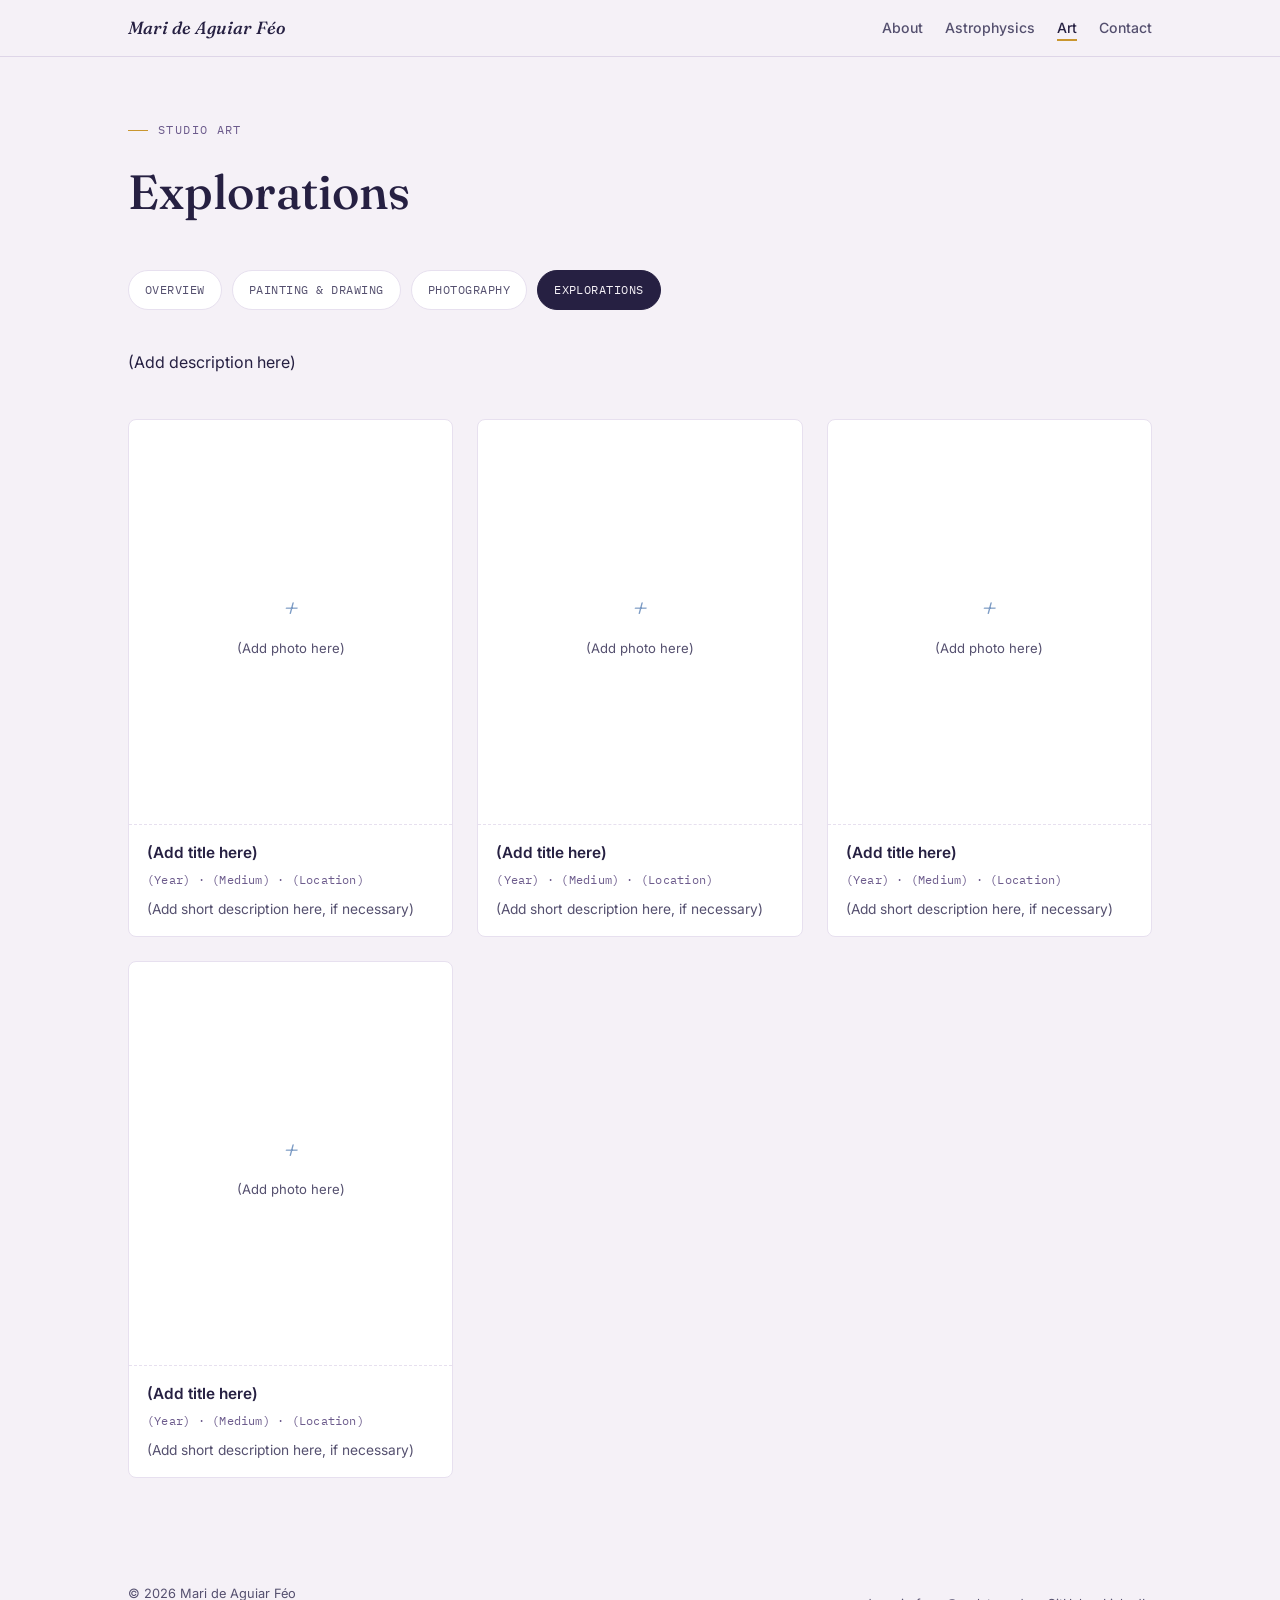
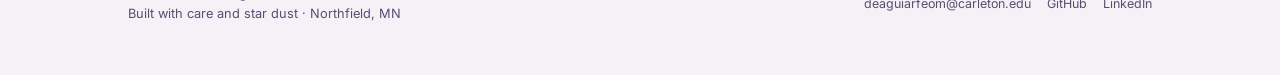
==== art-explorations.html @ ea948c12 "Trying to update format for website" ====
<!DOCTYPE html>
<html lang="en">
<head>
<meta charset="UTF-8">
<meta name="viewport" content="width=device-width, initial-scale=1.0">
<title>Explorations, Art, Mari de Aguiar Féo</title>
<meta name="description" content="Explorations, other art work by Mariana (Mari) de Aguiar Féo.">

<link rel="preconnect" href="https://fonts.googleapis.com">
<link rel="preconnect" href="https://fonts.gstatic.com" crossorigin>
<link href="https://fonts.googleapis.com/css2?family=Fraunces:ital,opsz,wght@0,9..144,300;0,9..144,500;0,9..144,600;1,9..144,400;1,9..144,500&family=Inter:wght@400;500;600&family=IBM+Plex+Mono:wght@400;500&display=swap" rel="stylesheet">
<link rel="stylesheet" href="styles.css">
</head>
<body>

<header class="site-nav">
  <div class="nav-inner">
    <a href="index.html" class="nav-mark">Mari de Aguiar Féo</a>
    <ul class="nav-links">
      <li><a href="index.html">About</a></li>
      <li><a href="astrophysics.html">Astrophysics</a></li>
      <li><a href="art.html" class="active">Art</a></li>
      <li><a href="index.html#contact">Contact</a></li>
    </ul>
  </div>
</header>

<section class="page-header">
  <div class="wrap">
    <div class="eyebrow reveal">Studio Art</div>
    <h1 class="reveal">Explorations</h1>
  </div>
</section>

<section style="padding-top:32px;">
  <div class="wrap">
    <div class="subtab-nav reveal">
      <a href="art.html">Overview</a>
      <a href="art-painting-drawing.html">Painting &amp; Drawing</a>
      <a href="art-photography.html">Photography</a>
      <a href="art-explorations.html" class="active">Explorations</a>
    </div>

    <p class="lede reveal" style="max-width:620px; margin-bottom:44px;">(Add description here)</p>

    <div class="art-photo-grid reveal">
      <div class="art-photo-card">
        <div class="art-photo-slot"><span class="plus">+</span><span>(Add photo here)</span></div>
        <div class="art-photo-info">
          <div class="art-photo-title">(Add title here)</div>
          <div class="art-photo-sub">(Year) · (Medium) · (Location)</div>
          <p class="art-photo-desc">(Add short description here, if necessary)</p>
        </div>
      </div>
      <div class="art-photo-card">
        <div class="art-photo-slot"><span class="plus">+</span><span>(Add photo here)</span></div>
        <div class="art-photo-info">
          <div class="art-photo-title">(Add title here)</div>
          <div class="art-photo-sub">(Year) · (Medium) · (Location)</div>
          <p class="art-photo-desc">(Add short description here, if necessary)</p>
        </div>
      </div>
      <div class="art-photo-card">
        <div class="art-photo-slot"><span class="plus">+</span><span>(Add photo here)</span></div>
        <div class="art-photo-info">
          <div class="art-photo-title">(Add title here)</div>
          <div class="art-photo-sub">(Year) · (Medium) · (Location)</div>
          <p class="art-photo-desc">(Add short description here, if necessary)</p>
        </div>
      </div>
      <div class="art-photo-card">
        <div class="art-photo-slot"><span class="plus">+</span><span>(Add photo here)</span></div>
        <div class="art-photo-info">
          <div class="art-photo-title">(Add title here)</div>
          <div class="art-photo-sub">(Year) · (Medium) · (Location)</div>
          <p class="art-photo-desc">(Add short description here, if necessary)</p>
        </div>
      </div>
    </div>
  </div>
</section>

<footer>
  <div class="wrap">
    <div>
      <p>© <span id="yr"></span> Mari de Aguiar Féo</p>
      <p>Built with care and star dust · Northfield, MN</p>
    </div>
    <div class="footer-contact">
      <a href="mailto:deaguiarfeom@carleton.edu">deaguiarfeom@carleton.edu</a>
      <a href="https://github.com/marideaguiarfeo" target="_blank" rel="noopener">GitHub</a>
      <a href="https://www.linkedin.com/in/mariana-de-aguiar-f%C3%A9o-525bab240/" target="_blank" rel="noopener">LinkedIn</a>
    </div>
  </div>
</footer>

<script src="script.js"></script>
</body>
</html>
---- styles.css ----
/* ============================================================
   DESIGN TOKENS. Change these to re-theme the whole site
   ============================================================ */
:root {
  /* --- Color palette: soft twilight, paper, and gouache gold --- */
  --paper:        #F5F1F7;   /* soft lilac-white page background */
  --paper-warm:   #F8F3ED;   /* warmer paper for alternating bands */
  --ink:          #262042;   /* deep indigo-plum, primary text */
  --ink-soft:     #55506F;   /* muted plum-gray, secondary text */
  --violet:       #6C5B8C;   /* dusty twilight violet, primary accent */
  --violet-deep:  #453B63;   /* deeper violet, hover states */
  --gold:         #C9962F;   /* gouache gold, art / warm accent */
  --sky:          #7C9BC4;   /* soft observatory blue, secondary accent */
  --line:         #DED6E8;   /* hairline dividers */
  --card:         #FFFFFF;   /* card surfaces */
  --card-border:  #E7E0EF;

  /* --- Typography --- */
  --font-display: 'Fraunces', Georgia, serif;
  --font-body:    'Inter', -apple-system, BlinkMacSystemFont, sans-serif;
  --font-mono:    'IBM Plex Mono', 'Courier New', monospace;

  /* --- Layout --- */
  --max-w: 1080px;
  --radius: 14px;
  --radius-sm: 8px;
}

@media (prefers-color-scheme: no-preference) {}

* { box-sizing: border-box; }
html { scroll-behavior: smooth; }
@media (prefers-reduced-motion: reduce) {
  html { scroll-behavior: auto; }
  *, *::before, *::after { animation-duration: 0.001ms !important; transition-duration: 0.001ms !important; }
}

body {
  margin: 0;
  background: var(--paper);
  color: var(--ink);
  font-family: var(--font-body);
  line-height: 1.6;
  -webkit-font-smoothing: antialiased;
}

h1, h2, h3, h4 { font-family: var(--font-display); margin: 0; color: var(--ink); font-weight: 500; }
p { margin: 0; }
a { color: var(--violet-deep); }
a:focus-visible, button:focus-visible { outline: 2px solid var(--gold); outline-offset: 3px; border-radius: 4px; }

.wrap { max-width: var(--max-w); margin: 0 auto; padding: 0 28px; }

.eyebrow {
  font-family: var(--font-mono);
  font-size: 0.72rem;
  letter-spacing: 0.12em;
  text-transform: uppercase;
  color: var(--violet);
  display: flex;
  align-items: center;
  gap: 10px;
  margin-bottom: 14px;
}
.eyebrow::before {
  content: "";
  width: 20px; height: 1px;
  background: var(--gold);
  display: inline-block;
}

/* ============================================================
   NAV
   ============================================================ */
header.site-nav {
  position: sticky; top: 0; z-index: 50;
  background: rgba(245, 241, 247, 0.86);
  backdrop-filter: blur(10px);
  border-bottom: 1px solid var(--line);
}
.nav-inner {
  max-width: var(--max-w); margin: 0 auto; padding: 14px 28px;
  display: flex; align-items: center; justify-content: space-between;
  gap: 16px; flex-wrap: wrap;
}
.nav-mark {
  font-family: var(--font-display); font-style: italic; font-weight: 500;
  font-size: 1.1rem; color: var(--ink); text-decoration: none;
  letter-spacing: 0.01em;
}
.nav-links { display: flex; gap: 22px; flex-wrap: wrap; list-style: none; margin: 0; padding: 0; }
.nav-links a {
  text-decoration: none; color: var(--ink-soft); font-size: 0.88rem;
  font-weight: 500; padding-bottom: 3px; border-bottom: 2px solid transparent;
  transition: color 0.2s ease, border-color 0.2s ease;
}
.nav-links a:hover, .nav-links a.active { color: var(--ink); border-color: var(--gold); }

/* ============================================================
   HERO
   ============================================================ */
.hero {
  position: relative;
  padding: 96px 0 84px;
  overflow: hidden;
}
.hero-inner { position: relative; z-index: 2; max-width: 720px; }
.hero h1 {
  font-size: clamp(2.6rem, 6vw, 4.2rem);
  line-height: 1.05;
  font-weight: 500;
}
.hero h1 em { font-style: italic; color: var(--violet); font-weight: 400; }
.hero .role {
  margin-top: 18px;
  font-size: 1.15rem;
  color: var(--ink-soft);
  max-width: 560px;
}
.hero .tags { margin-top: 26px; display: flex; gap: 10px; flex-wrap: wrap; }
.tag {
  font-family: var(--font-mono); font-size: 0.72rem; letter-spacing: 0.04em;
  color: var(--ink-soft); background: var(--card); border: 1px solid var(--card-border);
  padding: 6px 12px; border-radius: 100px;
}
.hero-cta { margin-top: 34px; display: flex; gap: 14px; flex-wrap: wrap; }

.btn {
  display: inline-flex; align-items: center; gap: 8px;
  font-family: var(--font-body); font-weight: 600; font-size: 0.9rem;
  padding: 12px 22px; border-radius: 100px; text-decoration: none;
  border: 1px solid transparent; cursor: pointer; transition: transform 0.15s ease, background 0.2s ease;
}
.btn:hover { transform: translateY(-1px); }
.btn-primary { background: var(--ink); color: var(--paper); }
.btn-primary:hover { background: var(--violet-deep); }
.btn-ghost { background: transparent; color: var(--ink); border-color: var(--ink); }
.btn-ghost:hover { background: var(--card); }

/* Hand-drawn constellation motif, signature element */
.constellation {
  position: absolute; top: -40px; right: -60px; width: 620px; height: 620px;
  z-index: 1; opacity: 0.9; pointer-events: none;
}
@media (max-width: 780px) {
  .constellation { width: 380px; height: 380px; right: -120px; top: -20px; opacity: 0.6; }
}
.constellation .line { stroke: var(--violet); stroke-width: 1; opacity: 0.45; fill: none; stroke-dasharray: 3 4; }
.constellation .star { fill: var(--gold); }
.constellation .star.small { fill: var(--sky); }

/* Compact page header, used at the top of secondary pages instead of the full hero */
.page-header { padding: 64px 0 8px; }
.page-header h1 { font-size: clamp(2.1rem, 4.5vw, 3rem); }

/* ============================================================
   SECTION SCAFFOLDING
   ============================================================ */
section { padding: 76px 0; }
section.alt { background: var(--paper-warm); }
section.alt + section.alt { padding-top: 0; }
.section-head { max-width: 620px; margin-bottom: 44px; }
.section-head h2 { font-size: clamp(1.7rem, 3vw, 2.3rem); }
.section-head .lede { margin-top: 12px; color: var(--ink-soft); font-size: 1.02rem; }

.reveal { opacity: 0; transform: translateY(16px); transition: opacity 0.6s ease, transform 0.6s ease; }
.reveal.is-visible { opacity: 1; transform: translateY(0); }

/* ============================================================
   ABOUT
   ============================================================ */
.about-grid {
  display: grid; grid-template-columns: 200px 1fr; gap: 44px; align-items: start;
}
@media (max-width: 680px) { .about-grid { grid-template-columns: 1fr; } }

.photo-placeholder {
  width: 180px; height: 180px; border-radius: 50%;
  background: linear-gradient(135deg, var(--violet), var(--sky));
  display: flex; align-items: center; justify-content: center;
  font-family: var(--font-display); font-style: italic; font-size: 2.6rem;
  color: var(--paper); border: 4px solid var(--card);
  box-shadow: 0 8px 28px rgba(38, 32, 66, 0.14);
}
.about-text p + p { margin-top: 14px; }
.about-text .bio-placeholder {
  color: var(--ink-soft); font-style: italic;
  border-left: 2px solid var(--gold); padding-left: 14px;
}

.fact-list { margin-top: 26px; display: grid; gap: 10px; }
.fact-list .fact { display: flex; gap: 10px; font-size: 0.92rem; }
.fact-list .fact dt { font-family: var(--font-mono); color: var(--violet); min-width: 108px; flex-shrink: 0; font-size: 0.76rem; text-transform: uppercase; letter-spacing: 0.05em; padding-top: 2px; }
.fact-list .fact dd { margin: 0; color: var(--ink); }

/* Hobbies / other things placeholder, on the About page */
.hobbies-placeholder {
  color: var(--ink-soft); font-style: italic;
  border-left: 2px solid var(--gold); padding-left: 14px;
}

/* ============================================================
   EXPLORE PATH CARDS (About page tabs to Astrophysics / Art)
   ============================================================ */
.path-grid { display: grid; grid-template-columns: 1fr 1fr; gap: 24px; margin-top: 20px; }
@media (max-width: 680px) { .path-grid { grid-template-columns: 1fr; } }
.path-grid-3 { display: grid; grid-template-columns: repeat(3, 1fr); gap: 24px; margin-top: 20px; }
@media (max-width: 780px) { .path-grid-3 { grid-template-columns: 1fr; } }
.path-card {
  display: block; text-decoration: none; background: var(--card);
  border: 1px solid var(--card-border); border-radius: var(--radius);
  padding: 32px; transition: transform 0.15s ease, border-color 0.2s ease;
}
.path-card:hover { transform: translateY(-2px); border-color: var(--violet); }
.path-card .eyebrow { margin-bottom: 10px; }
.path-card h3 { font-size: 1.3rem; margin-top: 2px; }
.path-card p { margin-top: 10px; color: var(--ink-soft); font-size: 0.92rem; }
.path-card .arrow { margin-top: 16px; font-family: var(--font-mono); font-size: 0.78rem; color: var(--violet); }

/* ============================================================
   SUBTAB NAV (Overview / CV, or the three Art subsections)
   ============================================================ */
.subtab-nav { display: flex; gap: 10px; flex-wrap: wrap; margin-bottom: 40px; }
.subtab-nav a {
  text-decoration: none; font-family: var(--font-mono); font-size: 0.76rem;
  text-transform: uppercase; letter-spacing: 0.04em; color: var(--ink-soft);
  background: var(--card); border: 1px solid var(--card-border);
  padding: 9px 16px; border-radius: 100px; transition: border-color 0.2s ease, color 0.2s ease;
}
.subtab-nav a:hover { color: var(--ink); border-color: var(--violet); }
.subtab-nav a.active { color: var(--paper); background: var(--ink); border-color: var(--ink); }

/* CV top bar, with the Download CV button */
.cv-top-bar { display: flex; justify-content: space-between; align-items: center; flex-wrap: wrap; gap: 20px; margin-bottom: 32px; }

/* ============================================================
   RESEARCH / EXPERIENCE CARDS
   ============================================================ */
.field-notes { display: grid; gap: 20px; }
.field-note {
  background: var(--card); border: 1px solid var(--card-border); border-radius: var(--radius);
  padding: 28px 30px; display: grid; grid-template-columns: 160px 1fr; gap: 26px;
}
@media (max-width: 680px) { .field-note { grid-template-columns: 1fr; } }
.field-note .fn-meta { font-family: var(--font-mono); font-size: 0.76rem; color: var(--violet); }
.field-note .fn-meta .date { display: block; color: var(--ink-soft); margin-top: 6px; }
.two-col .field-note { grid-template-columns: 1fr; gap: 6px; padding: 22px 24px; }
.two-col .field-notes { gap: 16px; }
.field-note h3 { font-size: 1.15rem; font-weight: 600; font-family: var(--font-body); }
.field-note .fn-place { color: var(--ink-soft); font-size: 0.88rem; margin-top: 3px; }
.field-note ul { margin: 14px 0 0; padding-left: 18px; color: var(--ink-soft); font-size: 0.94rem; }
.field-note li + li { margin-top: 6px; }
.field-note .blurb-placeholder { margin-top: 14px; color: var(--ink-soft); font-size: 0.94rem; font-style: italic; }

/* ============================================================
   HONORS strip
   ============================================================ */
.honors-grid {
  display: grid; grid-template-columns: repeat(auto-fill, minmax(240px, 1fr)); gap: 14px;
}
.honor-card {
  background: var(--card); border: 1px solid var(--card-border); border-radius: var(--radius-sm);
  padding: 18px 20px;
}
.honor-card .yr { font-family: var(--font-mono); font-size: 0.72rem; color: var(--gold); letter-spacing: 0.04em; }
.honor-card p { margin-top: 6px; font-size: 0.92rem; color: var(--ink); }

/* ============================================================
   OUTREACH / TALKS / LEADERSHIP
   ============================================================ */
.two-col { display: grid; grid-template-columns: 1fr 1fr; gap: 40px; }
@media (max-width: 780px) { .two-col { grid-template-columns: 1fr; } }
.subhead { font-family: var(--font-mono); font-size: 0.78rem; text-transform: uppercase; letter-spacing: 0.06em; color: var(--ink-soft); margin-bottom: 16px; }
.timeline-item { padding: 14px 0; border-bottom: 1px solid var(--line); }
.timeline-item:last-child { border-bottom: none; }
.timeline-item .ti-title { font-weight: 600; font-size: 0.96rem; }
.timeline-item .ti-meta { font-size: 0.84rem; color: var(--ink-soft); margin-top: 3px; }

.role-tags { display: flex; flex-wrap: wrap; gap: 10px; margin-top: 8px; }
.role-pill {
  font-size: 0.82rem; background: var(--paper); border: 1px solid var(--card-border);
  padding: 8px 14px; border-radius: 100px; color: var(--ink);
}

/* ============================================================
   SKILLS
   ============================================================ */
.skills-grid { display: grid; grid-template-columns: repeat(auto-fit, minmax(220px, 1fr)); gap: 30px; }
.skill-block h4 { font-family: var(--font-body); font-size: 0.82rem; text-transform: uppercase; letter-spacing: 0.05em; color: var(--violet); font-weight: 600; margin-bottom: 12px; }
.chip-row { display: flex; flex-wrap: wrap; gap: 8px; }
.chip { font-family: var(--font-mono); font-size: 0.78rem; background: var(--card); border: 1px solid var(--card-border); padding: 6px 12px; border-radius: 6px; }

/* ============================================================
   ART
   ============================================================ */
.art-grid { display: grid; grid-template-columns: repeat(auto-fill, minmax(220px, 1fr)); gap: 20px; }
.art-placeholder {
  aspect-ratio: 4 / 5; border-radius: var(--radius-sm);
  border: 1.5px dashed var(--card-border); background: var(--card);
  display: flex; flex-direction: column; align-items: center; justify-content: center;
  gap: 8px; padding: 20px; text-align: center;
}
.art-placeholder .plus {
  font-family: var(--font-display); font-style: italic; font-size: 1.8rem; color: var(--sky);
}
.art-placeholder span { font-size: 0.82rem; color: var(--ink-soft); }
.art-note { margin-top: 22px; color: var(--ink-soft); font-size: 0.92rem; max-width: 560px; }

/* Art photo cards with title / year / medium / location / description, used on the 3 Art subsection pages */
.art-photo-grid { display: grid; grid-template-columns: repeat(auto-fill, minmax(240px, 1fr)); gap: 24px; }
.art-photo-card {
  background: var(--card); border: 1px solid var(--card-border); border-radius: var(--radius-sm);
  overflow: hidden;
}
.art-photo-card .art-photo-slot {
  aspect-ratio: 4 / 5; border-bottom: 1.5px dashed var(--card-border);
  display: flex; flex-direction: column; align-items: center; justify-content: center;
  gap: 6px; color: var(--ink-soft); font-size: 0.82rem; text-align: center; padding: 16px;
}
.art-photo-card .art-photo-slot .plus {
  font-family: var(--font-display); font-style: italic; font-size: 1.8rem; color: var(--sky);
}
.art-photo-card .art-photo-info { padding: 16px 18px; }
.art-photo-card .art-photo-title { font-family: var(--font-body); font-weight: 600; font-size: 0.96rem; color: var(--ink); }
.art-photo-card .art-photo-sub { font-family: var(--font-mono); font-size: 0.72rem; color: var(--violet); margin-top: 6px; letter-spacing: 0.02em; }
.art-photo-card .art-photo-desc { font-size: 0.86rem; color: var(--ink-soft); margin-top: 8px; }

/* ============================================================
   PUBLICATIONS
   ============================================================ */
.stub-card {
  background: var(--card); border: 1px dashed var(--card-border); border-radius: var(--radius);
  padding: 34px 32px; text-align: left; max-width: 620px;
}
.stub-card h3 { font-size: 1.1rem; font-weight: 600; font-family: var(--font-body); }
.stub-card p { margin-top: 10px; color: var(--ink-soft); font-size: 0.94rem; }

/* ============================================================
   CONTACT / FOOTER
   ============================================================ */
.contact-inner { display: flex; flex-wrap: wrap; gap: 44px; justify-content: space-between; align-items: flex-end; }
.contact-links { display: flex; flex-wrap: wrap; gap: 14px; margin-top: 20px; }
.contact-links a {
  text-decoration: none; font-size: 0.88rem; font-weight: 500;
  background: var(--card); border: 1px solid var(--card-border); padding: 10px 18px; border-radius: 100px; color: var(--ink);
  transition: border-color 0.2s ease;
}
.contact-links a:hover { border-color: var(--violet); }

footer { padding: 30px 0 50px; }
footer .wrap { display: flex; justify-content: space-between; align-items: center; flex-wrap: wrap; gap: 16px; }
footer p { font-size: 0.8rem; color: var(--ink-soft); }

/* Discrete but visible contact row in the footer, present on every page */
.footer-contact { display: flex; gap: 16px; flex-wrap: wrap; }
.footer-contact a { color: var(--ink-soft); text-decoration: none; font-size: 0.78rem; border-bottom: 1px solid transparent; }
.footer-contact a:hover { color: var(--ink); border-color: var(--gold); }
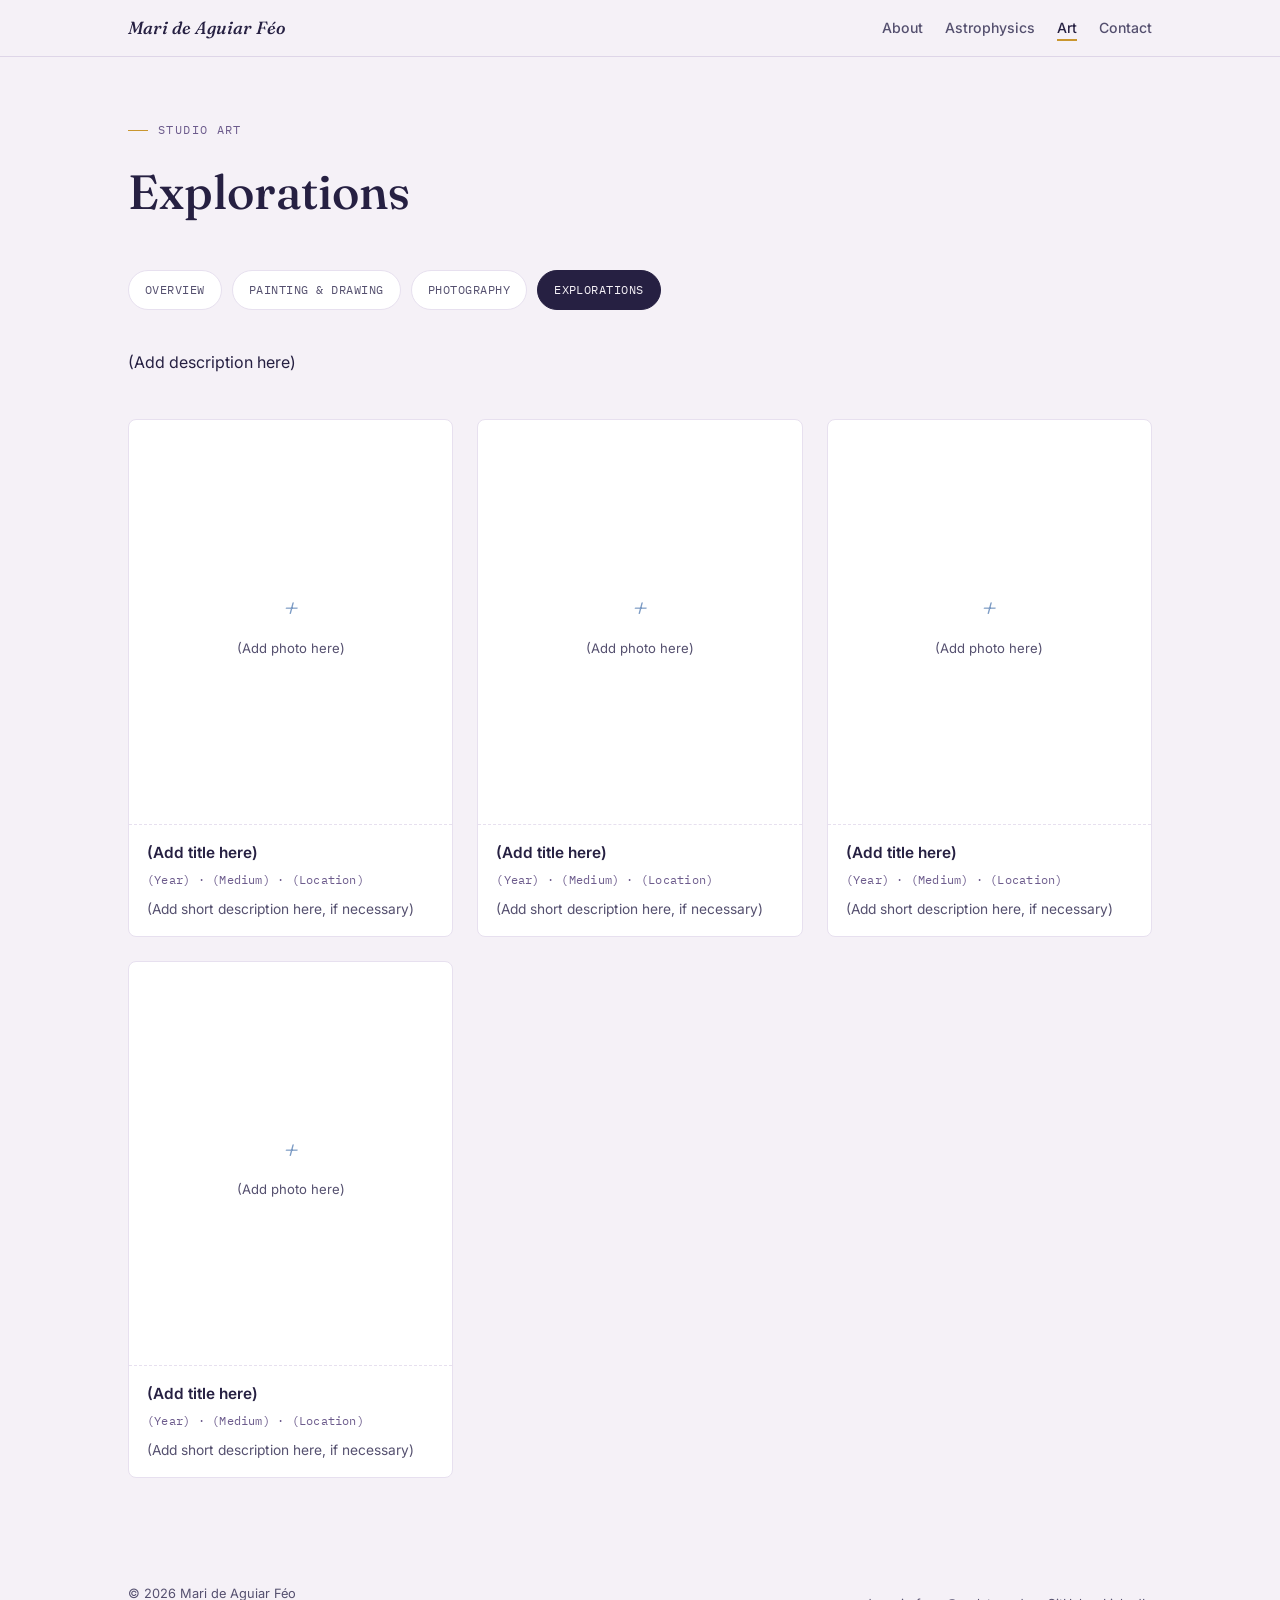
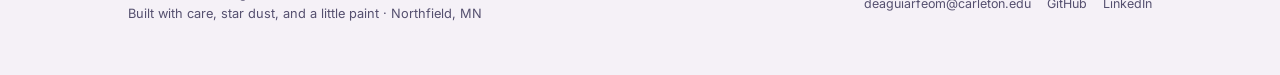
==== commit 21372d9f: "Update art-explorations.html" ====
--- a/art-explorations.html
+++ b/art-explorations.html
@@ -84,7 +84,7 @@
   <div class="wrap">
     <div>
       <p>© <span id="yr"></span> Mari de Aguiar Féo</p>
-      <p>Built with care and star dust · Northfield, MN</p>
+      <p>Built with care, star dust, and a little paint · Northfield, MN</p>
     </div>
     <div class="footer-contact">
       <a href="mailto:deaguiarfeom@carleton.edu">deaguiarfeom@carleton.edu</a>
--- a/styles.css
+++ b/styles.css
@@ -1,6 +1,6 @@
-/* ============================================================
-   DESIGN TOKENS. Change these to re-theme the whole site
-   ============================================================ */
+/*             
+   DESIGN TOKENS. Site theme
+                */
 :root {
   /* --- Color palette: soft twilight, paper, and gouache gold --- */
   --paper:        #F5F1F7;   /* soft lilac-white page background */
@@ -69,9 +69,9 @@
   display: inline-block;
 }
 
-/* ============================================================
+/*             
    NAV
-   ============================================================ */
+                */
 header.site-nav {
   position: sticky; top: 0; z-index: 50;
   background: rgba(245, 241, 247, 0.86);
@@ -96,9 +96,9 @@
 }
 .nav-links a:hover, .nav-links a.active { color: var(--ink); border-color: var(--gold); }
 
-/* ============================================================
+/*             
    HERO
-   ============================================================ */
+                */
 .hero {
   position: relative;
   padding: 96px 0 84px;
@@ -149,13 +149,25 @@
 .constellation .star { fill: var(--gold); }
 .constellation .star.small { fill: var(--sky); }
 
+/* Hero avatar + name row, and the three big nav pills underneath */
+.hero-top { display: flex; align-items: center; gap: 32px; flex-wrap: wrap; }
+.hero-avatar { width: 128px; height: 128px; font-size: 1.7rem; flex-shrink: 0; }
+.hero-heading h1 { font-size: clamp(2.2rem, 5vw, 3.4rem); line-height: 1.08; }
+.hero-blurb {
+  margin-top: 26px; max-width: 560px;
+  color: var(--ink-soft); font-style: italic;
+  border-left: 2px solid var(--gold); padding-left: 14px;
+}
+.hero-pill-nav { margin-top: 32px; display: flex; gap: 14px; flex-wrap: wrap; }
+.btn-big { padding: 16px 34px; font-size: 0.95rem; letter-spacing: 0.01em; }
+
 /* Compact page header, used at the top of secondary pages instead of the full hero */
 .page-header { padding: 64px 0 8px; }
 .page-header h1 { font-size: clamp(2.1rem, 4.5vw, 3rem); }
 
-/* ============================================================
+/*             
    SECTION SCAFFOLDING
-   ============================================================ */
+                */
 section { padding: 76px 0; }
 section.alt { background: var(--paper-warm); }
 section.alt + section.alt { padding-top: 0; }
@@ -166,13 +178,27 @@
 .reveal { opacity: 0; transform: translateY(16px); transition: opacity 0.6s ease, transform 0.6s ease; }
 .reveal.is-visible { opacity: 1; transform: translateY(0); }
 
-/* ============================================================
+/*             
    ABOUT
-   ============================================================ */
+                */
 .about-grid {
-  display: grid; grid-template-columns: 200px 1fr; gap: 44px; align-items: start;
-}
-@media (max-width: 680px) { .about-grid { grid-template-columns: 1fr; } }
+  display: grid; grid-template-columns: 1fr 260px; gap: 48px; align-items: start;
+}
+@media (max-width: 780px) { .about-grid { grid-template-columns: 1fr; } }
+
+.trajectory-blurb {
+  font-family: var(--font-display); font-weight: 500; font-style: italic;
+  font-size: 1.3rem; line-height: 1.4; color: var(--violet-deep);
+  max-width: 480px; margin-bottom: 6px;
+}
+
+/* Stack of photo placeholders alongside the About text, right-hand column */
+.about-photos { display: flex; flex-direction: column; gap: 18px; }
+.about-photos .art-placeholder { aspect-ratio: 4 / 3; padding: 14px; }
+@media (max-width: 780px) {
+  .about-photos { flex-direction: row; flex-wrap: wrap; }
+  .about-photos .art-placeholder { flex: 1 1 200px; }
+}
 
 .photo-placeholder {
   width: 180px; height: 180px; border-radius: 50%;
@@ -199,9 +225,9 @@
   border-left: 2px solid var(--gold); padding-left: 14px;
 }
 
-/* ============================================================
+/*             
    EXPLORE PATH CARDS (About page tabs to Astrophysics / Art)
-   ============================================================ */
+                */
 .path-grid { display: grid; grid-template-columns: 1fr 1fr; gap: 24px; margin-top: 20px; }
 @media (max-width: 680px) { .path-grid { grid-template-columns: 1fr; } }
 .path-grid-3 { display: grid; grid-template-columns: repeat(3, 1fr); gap: 24px; margin-top: 20px; }
@@ -217,9 +243,9 @@
 .path-card p { margin-top: 10px; color: var(--ink-soft); font-size: 0.92rem; }
 .path-card .arrow { margin-top: 16px; font-family: var(--font-mono); font-size: 0.78rem; color: var(--violet); }
 
-/* ============================================================
+/*             
    SUBTAB NAV (Overview / CV, or the three Art subsections)
-   ============================================================ */
+                */
 .subtab-nav { display: flex; gap: 10px; flex-wrap: wrap; margin-bottom: 40px; }
 .subtab-nav a {
   text-decoration: none; font-family: var(--font-mono); font-size: 0.76rem;
@@ -233,9 +259,9 @@
 /* CV top bar, with the Download CV button */
 .cv-top-bar { display: flex; justify-content: space-between; align-items: center; flex-wrap: wrap; gap: 20px; margin-bottom: 32px; }
 
-/* ============================================================
+/*             
    RESEARCH / EXPERIENCE CARDS
-   ============================================================ */
+                */
 .field-notes { display: grid; gap: 20px; }
 .field-note {
   background: var(--card); border: 1px solid var(--card-border); border-radius: var(--radius);
@@ -252,9 +278,9 @@
 .field-note li + li { margin-top: 6px; }
 .field-note .blurb-placeholder { margin-top: 14px; color: var(--ink-soft); font-size: 0.94rem; font-style: italic; }
 
-/* ============================================================
+/*             
    HONORS strip
-   ============================================================ */
+                */
 .honors-grid {
   display: grid; grid-template-columns: repeat(auto-fill, minmax(240px, 1fr)); gap: 14px;
 }
@@ -265,9 +291,9 @@
 .honor-card .yr { font-family: var(--font-mono); font-size: 0.72rem; color: var(--gold); letter-spacing: 0.04em; }
 .honor-card p { margin-top: 6px; font-size: 0.92rem; color: var(--ink); }
 
-/* ============================================================
+/*             
    OUTREACH / TALKS / LEADERSHIP
-   ============================================================ */
+                */
 .two-col { display: grid; grid-template-columns: 1fr 1fr; gap: 40px; }
 @media (max-width: 780px) { .two-col { grid-template-columns: 1fr; } }
 .subhead { font-family: var(--font-mono); font-size: 0.78rem; text-transform: uppercase; letter-spacing: 0.06em; color: var(--ink-soft); margin-bottom: 16px; }
@@ -282,17 +308,17 @@
   padding: 8px 14px; border-radius: 100px; color: var(--ink);
 }
 
-/* ============================================================
+/*             
    SKILLS
-   ============================================================ */
+                */
 .skills-grid { display: grid; grid-template-columns: repeat(auto-fit, minmax(220px, 1fr)); gap: 30px; }
 .skill-block h4 { font-family: var(--font-body); font-size: 0.82rem; text-transform: uppercase; letter-spacing: 0.05em; color: var(--violet); font-weight: 600; margin-bottom: 12px; }
 .chip-row { display: flex; flex-wrap: wrap; gap: 8px; }
 .chip { font-family: var(--font-mono); font-size: 0.78rem; background: var(--card); border: 1px solid var(--card-border); padding: 6px 12px; border-radius: 6px; }
 
-/* ============================================================
+/*             
    ART
-   ============================================================ */
+                */
 .art-grid { display: grid; grid-template-columns: repeat(auto-fill, minmax(220px, 1fr)); gap: 20px; }
 .art-placeholder {
   aspect-ratio: 4 / 5; border-radius: var(--radius-sm);
@@ -306,6 +332,9 @@
 .art-placeholder span { font-size: 0.82rem; color: var(--ink-soft); }
 .art-note { margin-top: 22px; color: var(--ink-soft); font-size: 0.92rem; max-width: 560px; }
 
+/* Art page: Awards (short bubbles) vs Experience (longer CV-style bubbles) */
+.art-recognition-block + .art-recognition-block { margin-top: 40px; }
+
 /* Art photo cards with title / year / medium / location / description, used on the 3 Art subsection pages */
 .art-photo-grid { display: grid; grid-template-columns: repeat(auto-fill, minmax(240px, 1fr)); gap: 24px; }
 .art-photo-card {
@@ -325,9 +354,9 @@
 .art-photo-card .art-photo-sub { font-family: var(--font-mono); font-size: 0.72rem; color: var(--violet); margin-top: 6px; letter-spacing: 0.02em; }
 .art-photo-card .art-photo-desc { font-size: 0.86rem; color: var(--ink-soft); margin-top: 8px; }
 
-/* ============================================================
+/*             
    PUBLICATIONS
-   ============================================================ */
+                */
 .stub-card {
   background: var(--card); border: 1px dashed var(--card-border); border-radius: var(--radius);
   padding: 34px 32px; text-align: left; max-width: 620px;
@@ -335,9 +364,9 @@
 .stub-card h3 { font-size: 1.1rem; font-weight: 600; font-family: var(--font-body); }
 .stub-card p { margin-top: 10px; color: var(--ink-soft); font-size: 0.94rem; }
 
-/* ============================================================
+/*             
    CONTACT / FOOTER
-   ============================================================ */
+                */
 .contact-inner { display: flex; flex-wrap: wrap; gap: 44px; justify-content: space-between; align-items: flex-end; }
 .contact-links { display: flex; flex-wrap: wrap; gap: 14px; margin-top: 20px; }
 .contact-links a {
@@ -355,3 +384,100 @@
 .footer-contact { display: flex; gap: 16px; flex-wrap: wrap; }
 .footer-contact a { color: var(--ink-soft); text-decoration: none; font-size: 0.78rem; border-bottom: 1px solid transparent; }
 .footer-contact a:hover { color: var(--ink); border-color: var(--gold); }
+
+
+/* +
+   PROFILE DESKTOP STYLES
+    */
+.hero {
+  position: relative;
+  overflow: hidden;
+  padding: 4rem 1.5rem;
+}
+
+.hero-inner {
+  display: flex !important;
+  flex-direction: row !important;
+  align-items: center !important;
+  justify-content: center !important;
+  text-align: left !important;
+  gap: 3rem !important;
+  max-width: 1000px !important;
+  margin: 0 auto !important;
+}
+
+.hero-avatar-wrap {
+  flex-shrink: 0 !important;
+}
+
+.hero-avatar {
+  width: 220px !important;
+  height: 220px !important;
+  border-radius: 50% !important;
+  object-fit: cover !important;
+  display: block !important;
+}
+
+.hero-text-content {
+  width: 650px !important;
+  max-width: 100% !important;
+}
+
+.hero-text-content h1 {
+  font-size: 2.8rem !important;
+  line-height: 1.15 !important;
+  margin: 0 !important;
+}
+
+.hero-pill-nav {
+  display: flex !important;
+  flex-direction: row !important;
+  flex-wrap: nowrap !important;
+  gap: 0.75rem !important;
+  margin-top: 1.5rem !important;
+}
+
+/* 
+   PROFILE MOBILE STYLES (Fits Phones Side-by-Side)
+    */
+@media screen and (max-width: 768px) {
+  .hero {
+    padding: 2rem 0.75rem !important;
+  }
+
+  .hero-inner {
+    gap: 1rem !important; /* Smaller gap on phones */
+    padding: 0 !important;
+  }
+
+  .hero-avatar {
+    width: 120px !important; /* Scaled down avatar for mobile */
+    height: 120px !important;
+  }
+
+  .hero-text-content {
+    min-width: 0 !important; /* Prevents overflow clipping */
+  }
+
+  .hero-text-content h1 {
+    font-size: 1.5rem !important; /* Clean font size for phone screens */
+  }
+
+  .hero-text-content .role {
+    font-size: 0.88rem !important;
+  }
+
+  .hero-text-content .hero-blurb {
+    font-size: 0.8rem !important;
+  }
+
+  .hero-pill-nav {
+    gap: 0.35rem !important;
+    margin-top: 0.75rem !important;
+  }
+
+  .hero-pill-nav .btn {
+    padding: 0.4rem 0.6rem !important;
+    font-size: 0.75rem !important;
+  }
+}
